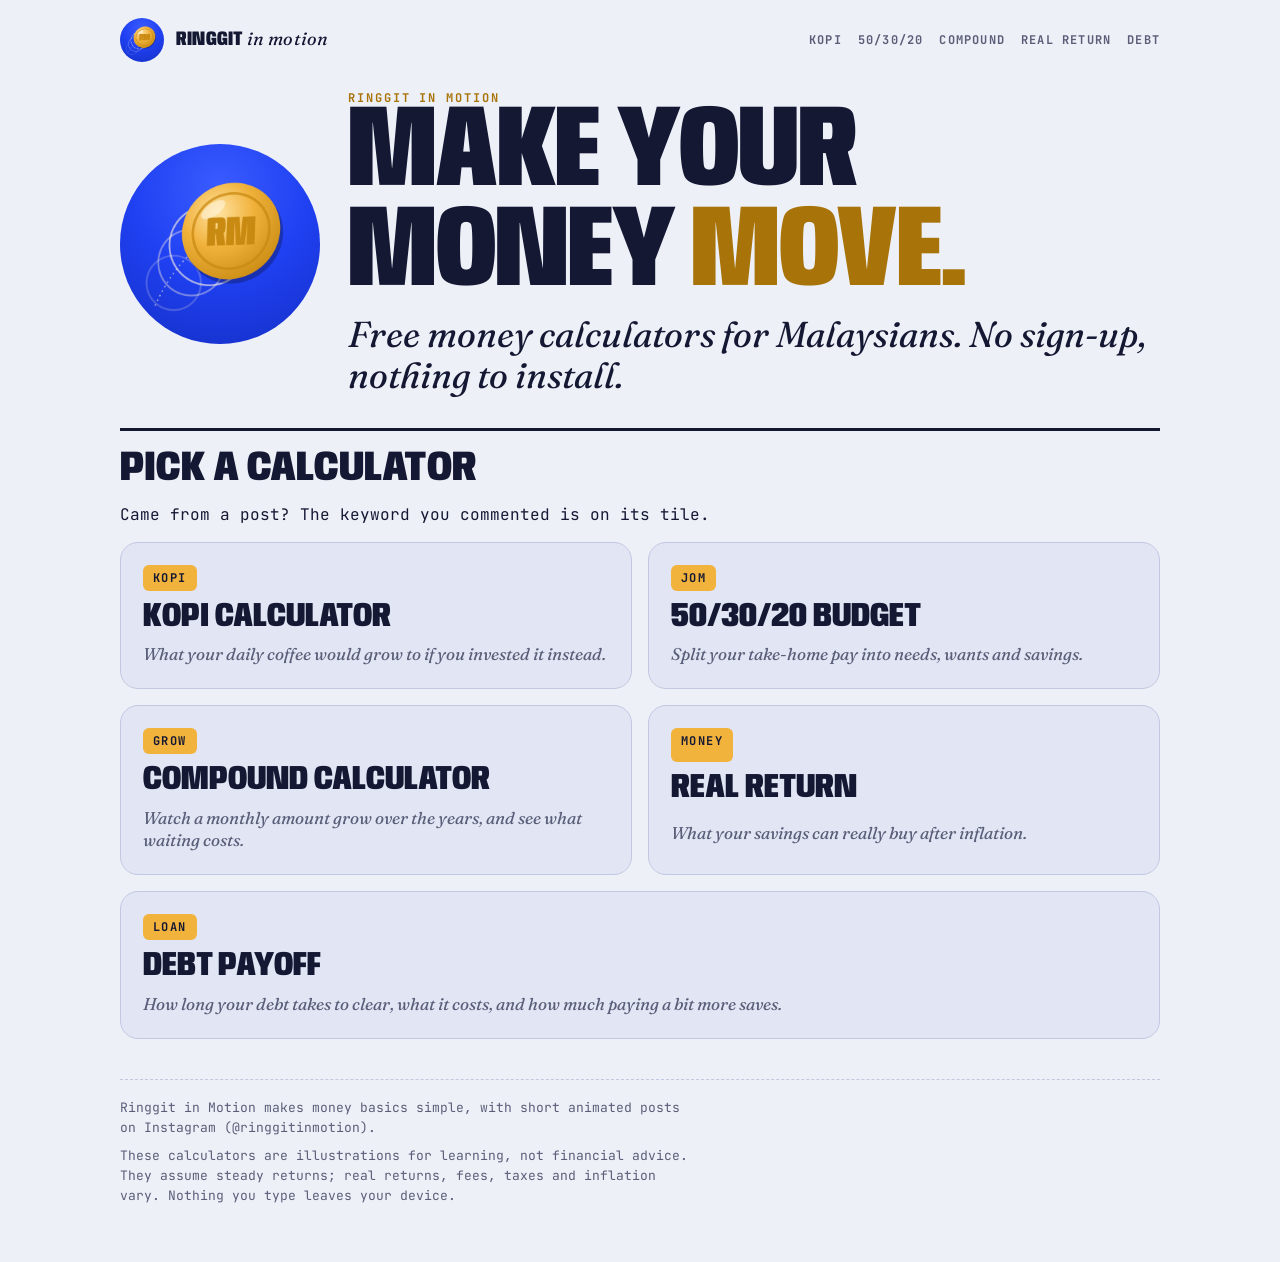
==== index.html @ d42fee4c "Add debt payoff calculator New debt.html page: balance, interest rate and monthly payment give the p" ====
<!doctype html>
<html lang="en">
<head>
<meta charset="utf-8">
<meta name="viewport" content="width=device-width, initial-scale=1">
<title>Ringgit in Motion</title>
<meta name="description" content="Free money calculators for Malaysians: coffee, 50/30/20 budget, compound growth and real return after inflation.">
<meta property="og:title" content="Ringgit in Motion">
<meta property="og:description" content="Free money calculators for Malaysians: coffee, 50/30/20 budget, compound growth and real return after inflation.">
<meta property="og:image" content="logo.png">
<link rel="icon" href="logo.png">
<link rel="preconnect" href="https://fonts.googleapis.com">
<link rel="preconnect" href="https://fonts.gstatic.com" crossorigin>
<link rel="stylesheet" href="https://fonts.googleapis.com/css2?family=Anybody:wdth,wght@50..150,500..900&family=Fraunces:ital,opsz,wght@1,9..144,420&family=JetBrains+Mono:wght@500;700&display=swap">
<link rel="stylesheet" href="style.css">
</head>
<body>
<header class="nav">
  <a class="brand" href="index.html"><img src="logo.png" alt=""><span>Ringgit <em>in motion</em></span></a>
  <nav class="links" aria-label="Calculators"><a href="kopi.html">Kopi</a><a href="budget.html">50/30/20</a><a href="compound.html">Compound</a><a href="real-return.html">Real return</a><a href="debt.html">Debt</a></nav>
</header>
<main>
<section class="hero">
  <img src="logo.png" alt="Ringgit in Motion logo: a gold RM coin in motion">
  <div>
    <div class="eyebrow">Ringgit in Motion</div>
    <h1>Make your money <span>move.</span></h1>
    <p class="tagline">Free money calculators for Malaysians. No sign-up, nothing to install.</p>
  </div>
</section>
<section class="mid" aria-label="Calculators">
  <h2>Pick a calculator</h2>
  <p>Came from a post? The keyword you commented is on its tile.</p>
  <div class="grid4">
    <a class="tile" href="kopi.html"><span class="kw">KOPI</span><h3>Kopi calculator</h3><p>What your daily coffee would grow to if you invested it instead.</p></a>
    <a class="tile" href="budget.html"><span class="kw">JOM</span><h3>50/30/20 budget</h3><p>Split your take-home pay into needs, wants and savings.</p></a>
    <a class="tile" href="compound.html"><span class="kw">GROW</span><h3>Compound calculator</h3><p>Watch a monthly amount grow over the years, and see what waiting costs.</p></a>
    <a class="tile" href="real-return.html"><span class="kw">MONEY</span><h3>Real return</h3><p>What your savings can really buy after inflation.</p></a>
    <a class="tile" href="debt.html"><span class="kw">LOAN</span><h3>Debt payoff</h3><p>How long your debt takes to clear, what it costs, and how much paying a bit more saves.</p></a>
  </div>
</section>
</main>
<footer>
  <p class="fine">Ringgit in Motion makes money basics simple, with short animated posts on Instagram (@ringgitinmotion).</p>
  <p class="fine">These calculators are illustrations for learning, not financial advice. They assume steady returns; real returns, fees, taxes and inflation vary. Nothing you type leaves your device.</p>
</footer>
<script src="calc.js"></script>
<script>

</script>
</body>
</html>
---- style.css ----
/* Ringgit in Motion — shared styles. Layout: masthead, then a two-column tool (controls | result + chart) that stacks on phones. */
:root {
  --bg: #eef0f8;
  --surface: #e1e5f4;
  --line: #c2c8e2;
  --ink: #141833;
  --muted: #5a5e78;
  --brand: #2041f2;
  --brand-ink: #fff3e0;
  --brand-muted: #c9d0ff;
  --gold: #a8740a;
  --gold-fill: #f2b33d;
  --paid: #7d86b8;
  --display: "Anybody", "Arial Narrow", sans-serif;
  --serif: "Fraunces", Georgia, serif;
  --mono: "JetBrains Mono", ui-monospace, monospace;
}
@media (prefers-color-scheme: dark) {
  :root {
    --bg: #0f1230;
    --surface: #181c45;
    --line: #2c3170;
    --ink: #f3eee5;
    --muted: #aab0d8;
    --brand: #2041f2;
    --brand-ink: #fff3e0;
    --brand-muted: #c9d0ff;
    --gold: #f2b33d;
    --paid: #8f97cc;
    color-scheme: dark;
  }
}
* { box-sizing: border-box; }
html { -webkit-text-size-adjust: 100%; }
body {
  margin: 0;
  background: var(--bg);
  color: var(--ink);
  font: 16px/1.55 var(--mono);
  padding-inline: 20px;
  padding-block: 0 56px;
}
a { color: inherit; }
main { max-width: 1040px; margin: 0 auto; display: grid; gap: 32px; }

/* top nav */
.nav {
  max-width: 1040px; margin: 0 auto; padding-block: 18px; display: flex; align-items: center; gap: 14px;
  justify-content: space-between; flex-wrap: wrap;
}
.brand { display: flex; align-items: center; gap: 12px; text-decoration: none; }
.brand img { width: 44px; height: 44px; border-radius: 50%; display: block; }
.brand span { font: 900 20px/1 var(--display); font-variation-settings: "wdth" 72; text-transform: uppercase; letter-spacing: .01em; }
.brand em { font: italic 420 18px/1 var(--serif); text-transform: none; }
.nav .links { display: flex; flex-wrap: wrap; gap: 6px 16px; font: 700 12px/1 var(--mono); letter-spacing: .1em; text-transform: uppercase; }
.nav .links a { text-decoration: none; color: var(--muted); padding: 6px 0; }
.nav .links a[aria-current="page"], .nav .links a:hover { color: var(--ink); }

/* masthead */
.mast { display: grid; gap: 6px; padding-top: 8px; }
.eyebrow { font: 700 12px/1 var(--mono); letter-spacing: .16em; text-transform: uppercase; color: var(--gold); }
.mast .q { font: italic 420 clamp(22px, 4vw, 32px)/1.15 var(--serif); margin: 6px 0 0; }
h1 {
  margin: 0; font-family: var(--display); font-weight: 900; font-variation-settings: "wdth" 70;
  font-size: clamp(50px, 11vw, 116px); line-height: .86; text-transform: uppercase; letter-spacing: -.01em; text-wrap: balance;
}
h1 span { color: var(--gold); }

.tool { display: grid; grid-template-columns: minmax(0, 5fr) minmax(0, 7fr); gap: 28px; align-items: start; }
@media (max-width: 820px) { .tool { grid-template-columns: minmax(0, 1fr); } }
.stack { display: grid; gap: 22px; min-width: 0; }

/* controls */
.controls { display: grid; gap: 22px; border-top: 3px solid var(--ink); padding-top: 18px; }
.field { display: grid; gap: 8px; }
.field .row { display: flex; align-items: baseline; justify-content: space-between; gap: 12px; }
.field label { font: 700 12px/1.3 var(--mono); letter-spacing: .12em; text-transform: uppercase; }
.hint { font: italic 420 15px/1.3 var(--serif); color: var(--muted); }
.num {
  width: 7.5em; text-align: right; font: 700 20px/1 var(--mono); font-variant-numeric: tabular-nums; color: var(--ink);
  background: var(--surface); border: 1.5px solid var(--line); border-radius: 8px; padding: 8px 10px;
}
.num:focus-visible, input[type="range"]:focus-visible, button:focus-visible, a:focus-visible { outline: 3px solid var(--gold-fill); outline-offset: 2px; }
input[type="range"] { width: 100%; accent-color: var(--gold-fill); height: 28px; margin: 0; }
.divider { border-top: 1.5px dashed var(--line); }

/* result card */
.card { background: var(--brand); color: var(--brand-ink); border-radius: 20px; padding: 26px 26px 22px; display: grid; gap: 18px; }
.card .lead { font: italic 420 20px/1.3 var(--serif); color: var(--brand-muted); margin: 0; }
.big { font-family: var(--display); font-weight: 900; font-variation-settings: "wdth" 78; font-size: clamp(50px, 9vw, 92px); line-height: .9; margin: 0; font-variant-numeric: tabular-nums; overflow-wrap: anywhere; }
.lines { display: grid; margin: 0; }
.lines div { display: flex; justify-content: space-between; gap: 16px; padding: 9px 0; border-top: 1.5px dashed rgba(255, 243, 224, .28); }
.lines dt { font: 500 13px/1.4 var(--mono); letter-spacing: .08em; text-transform: uppercase; color: var(--brand-muted); }
.lines dd { margin: 0; font: 700 16px/1.4 var(--mono); font-variant-numeric: tabular-nums; text-align: right; }
.lines .gold dd { color: var(--gold-fill); }
.split { display: flex; height: 14px; border-radius: 7px; overflow: hidden; background: rgba(255, 243, 224, .18); }
.split i { display: block; height: 100%; }
.legend { display: flex; flex-wrap: wrap; gap: 6px 18px; font: 500 12px/1 var(--mono); letter-spacing: .08em; text-transform: uppercase; color: var(--brand-muted); }
.legend span { display: inline-flex; align-items: center; gap: 8px; }
.legend b { width: 12px; height: 12px; border-radius: 3px; display: block; }
.actions { display: flex; flex-wrap: wrap; align-items: center; gap: 12px; }
button {
  font: 700 13px/1 var(--mono); letter-spacing: .1em; text-transform: uppercase; cursor: pointer;
  border-radius: 999px; padding: 12px 18px; border: 0; background: var(--gold-fill); color: #141833;
}
button.ghost { background: transparent; color: var(--brand-ink); border: 1.5px solid rgba(255, 243, 224, .55); }
.toast { font: 500 13px/1.3 var(--mono); color: var(--brand-muted); min-height: 1.3em; overflow-wrap: anywhere; }

/* chart */
figure { margin: 0; display: grid; gap: 8px; }
figcaption { font: italic 420 15px/1.4 var(--serif); color: var(--muted); }
svg.chart { width: 100%; height: auto; display: block; }
.chart .gridline { stroke: var(--line); stroke-width: 1; }
.chart .tick { font: 500 11px var(--mono); fill: var(--muted); }
.chart .area-v { fill: var(--gold-fill); opacity: .9; }
.chart .area-p { fill: var(--paid); opacity: .85; }
.chart .line-v { fill: none; stroke: var(--gold); stroke-width: 2.5; }
.chart .line-n { fill: none; stroke: var(--paid); stroke-width: 3; stroke-dasharray: 6 6; }
.chart .dot { fill: var(--gold-fill); stroke: var(--ink); stroke-width: 2; }
.chart .endlbl { font: 700 13px var(--mono); fill: var(--ink); }

/* secondary section */
.mid { border-top: 3px solid var(--ink); padding-top: 18px; display: grid; gap: 14px; }
.mid h2 { margin: 0; font-family: var(--display); font-weight: 900; font-variation-settings: "wdth" 80; font-size: clamp(28px, 5vw, 42px); line-height: .95; text-transform: uppercase; text-wrap: balance; }
.mid p { margin: 0; max-width: 64ch; }
.out { font: italic 420 clamp(20px, 3vw, 26px)/1.35 var(--serif); }
.out strong { font: 900 1.25em/1 var(--display); font-style: normal; font-variation-settings: "wdth" 80; color: var(--gold); }

.fine { font-size: 13px; color: var(--muted); max-width: 72ch; margin: 0; }
footer { max-width: 1040px; margin: 40px auto 0; border-top: 1.5px dashed var(--line); padding-top: 18px; display: grid; gap: 8px; }

/* home page */
.hero { display: grid; grid-template-columns: auto minmax(0, 1fr); gap: 28px; align-items: center; padding-top: 12px; }
.hero img { width: clamp(120px, 22vw, 200px); height: auto; border-radius: 50%; display: block; }
@media (max-width: 560px) { .hero { grid-template-columns: minmax(0, 1fr); } }
.tagline { font: italic 420 clamp(24px, 4vw, 36px)/1.15 var(--serif); margin: 10px 0 0; }
.grid4 { display: grid; grid-template-columns: repeat(2, minmax(0, 1fr)); gap: 16px; }
@media (max-width: 680px) { .grid4 { grid-template-columns: minmax(0, 1fr); } }
.grid4 > .tile:last-child:nth-child(odd) { grid-column: 1 / -1; }
.tile {
  display: grid; gap: 10px; text-decoration: none; padding: 22px; border-radius: 18px;
  background: var(--surface); border: 1.5px solid var(--line); transition: transform .15s, border-color .15s;
}
.tile:hover { transform: translateY(-2px); border-color: var(--gold); }
.tile .kw { justify-self: start; font: 700 12px/1 var(--mono); letter-spacing: .12em; background: var(--gold-fill); color: #141833; padding: 7px 10px; border-radius: 6px; }
.tile h3 { margin: 0; font: 900 clamp(26px, 4vw, 34px)/.95 var(--display); font-variation-settings: "wdth" 76; text-transform: uppercase; }
.tile p { margin: 0; font: italic 420 17px/1.35 var(--serif); color: var(--muted); }
@media (prefers-reduced-motion: reduce) { .tile { transition: none; } }
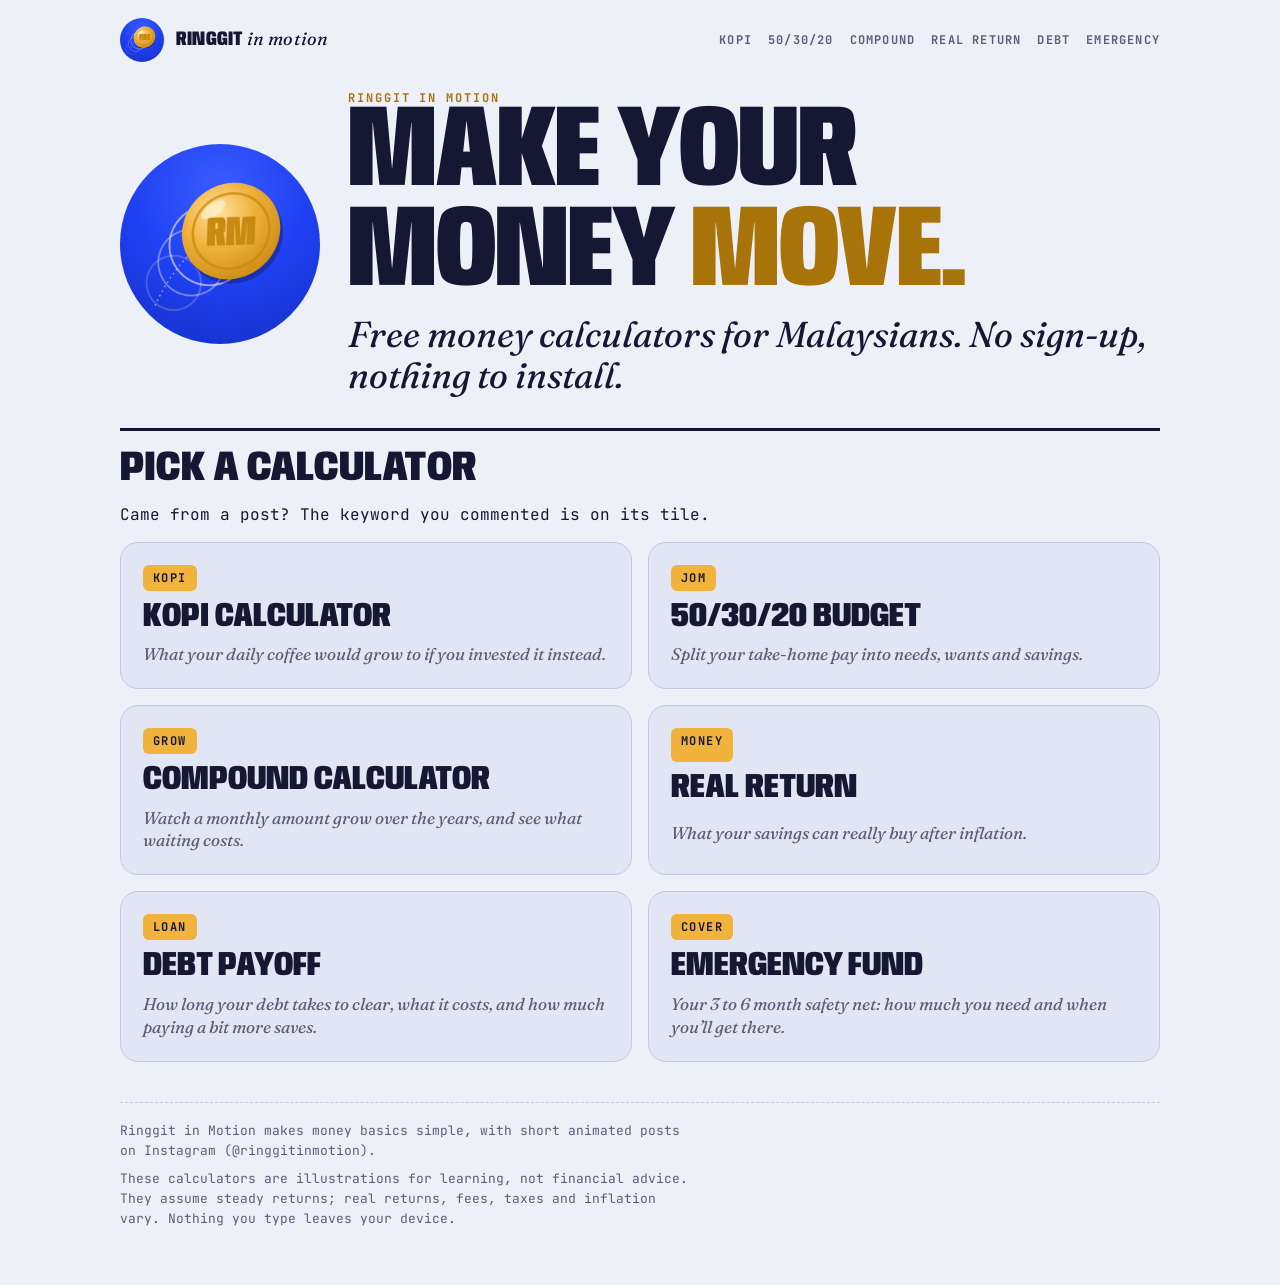
==== commit 505623c2: "Add emergency fund calculator New emergency.html page: monthly must-pays x months to cover gives the" ====
--- a/index.html
+++ b/index.html
@@ -17,7 +17,7 @@
 <body>
 <header class="nav">
   <a class="brand" href="index.html"><img src="logo.png" alt=""><span>Ringgit <em>in motion</em></span></a>
-  <nav class="links" aria-label="Calculators"><a href="kopi.html">Kopi</a><a href="budget.html">50/30/20</a><a href="compound.html">Compound</a><a href="real-return.html">Real return</a><a href="debt.html">Debt</a></nav>
+  <nav class="links" aria-label="Calculators"><a href="kopi.html">Kopi</a><a href="budget.html">50/30/20</a><a href="compound.html">Compound</a><a href="real-return.html">Real return</a><a href="debt.html">Debt</a><a href="emergency.html">Emergency</a></nav>
 </header>
 <main>
 <section class="hero">
@@ -37,6 +37,7 @@
     <a class="tile" href="compound.html"><span class="kw">GROW</span><h3>Compound calculator</h3><p>Watch a monthly amount grow over the years, and see what waiting costs.</p></a>
     <a class="tile" href="real-return.html"><span class="kw">MONEY</span><h3>Real return</h3><p>What your savings can really buy after inflation.</p></a>
     <a class="tile" href="debt.html"><span class="kw">LOAN</span><h3>Debt payoff</h3><p>How long your debt takes to clear, what it costs, and how much paying a bit more saves.</p></a>
+    <a class="tile" href="emergency.html"><span class="kw">COVER</span><h3>Emergency fund</h3><p>Your 3 to 6 month safety net: how much you need and when you’ll get there.</p></a>
   </div>
 </section>
 </main>
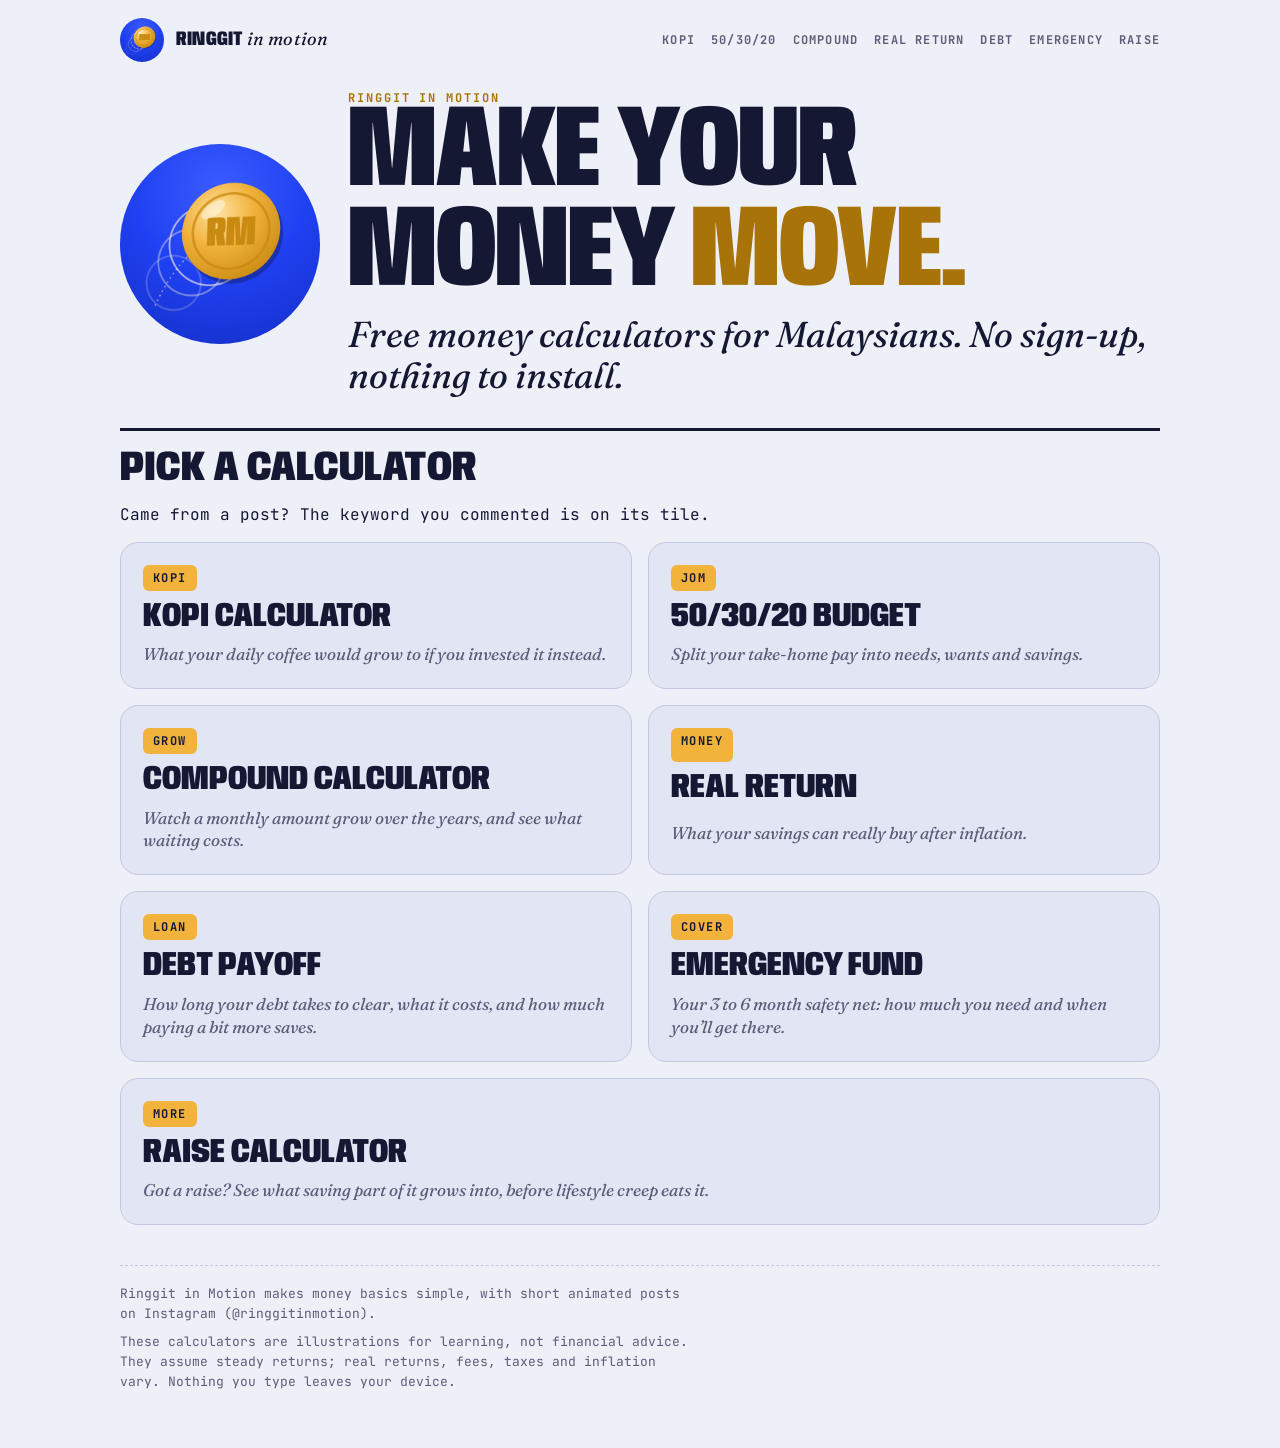
==== commit 3259bb60: "Add raise calculator New raise.html page: take-home pay, raise and the share of it you save give the" ====
--- a/index.html
+++ b/index.html
@@ -17,7 +17,7 @@
 <body>
 <header class="nav">
   <a class="brand" href="index.html"><img src="logo.png" alt=""><span>Ringgit <em>in motion</em></span></a>
-  <nav class="links" aria-label="Calculators"><a href="kopi.html">Kopi</a><a href="budget.html">50/30/20</a><a href="compound.html">Compound</a><a href="real-return.html">Real return</a><a href="debt.html">Debt</a><a href="emergency.html">Emergency</a></nav>
+  <nav class="links" aria-label="Calculators"><a href="kopi.html">Kopi</a><a href="budget.html">50/30/20</a><a href="compound.html">Compound</a><a href="real-return.html">Real return</a><a href="debt.html">Debt</a><a href="emergency.html">Emergency</a><a href="raise.html">Raise</a></nav>
 </header>
 <main>
 <section class="hero">
@@ -38,6 +38,7 @@
     <a class="tile" href="real-return.html"><span class="kw">MONEY</span><h3>Real return</h3><p>What your savings can really buy after inflation.</p></a>
     <a class="tile" href="debt.html"><span class="kw">LOAN</span><h3>Debt payoff</h3><p>How long your debt takes to clear, what it costs, and how much paying a bit more saves.</p></a>
     <a class="tile" href="emergency.html"><span class="kw">COVER</span><h3>Emergency fund</h3><p>Your 3 to 6 month safety net: how much you need and when you’ll get there.</p></a>
+    <a class="tile" href="raise.html"><span class="kw">MORE</span><h3>Raise calculator</h3><p>Got a raise? See what saving part of it grows into, before lifestyle creep eats it.</p></a>
   </div>
 </section>
 </main>
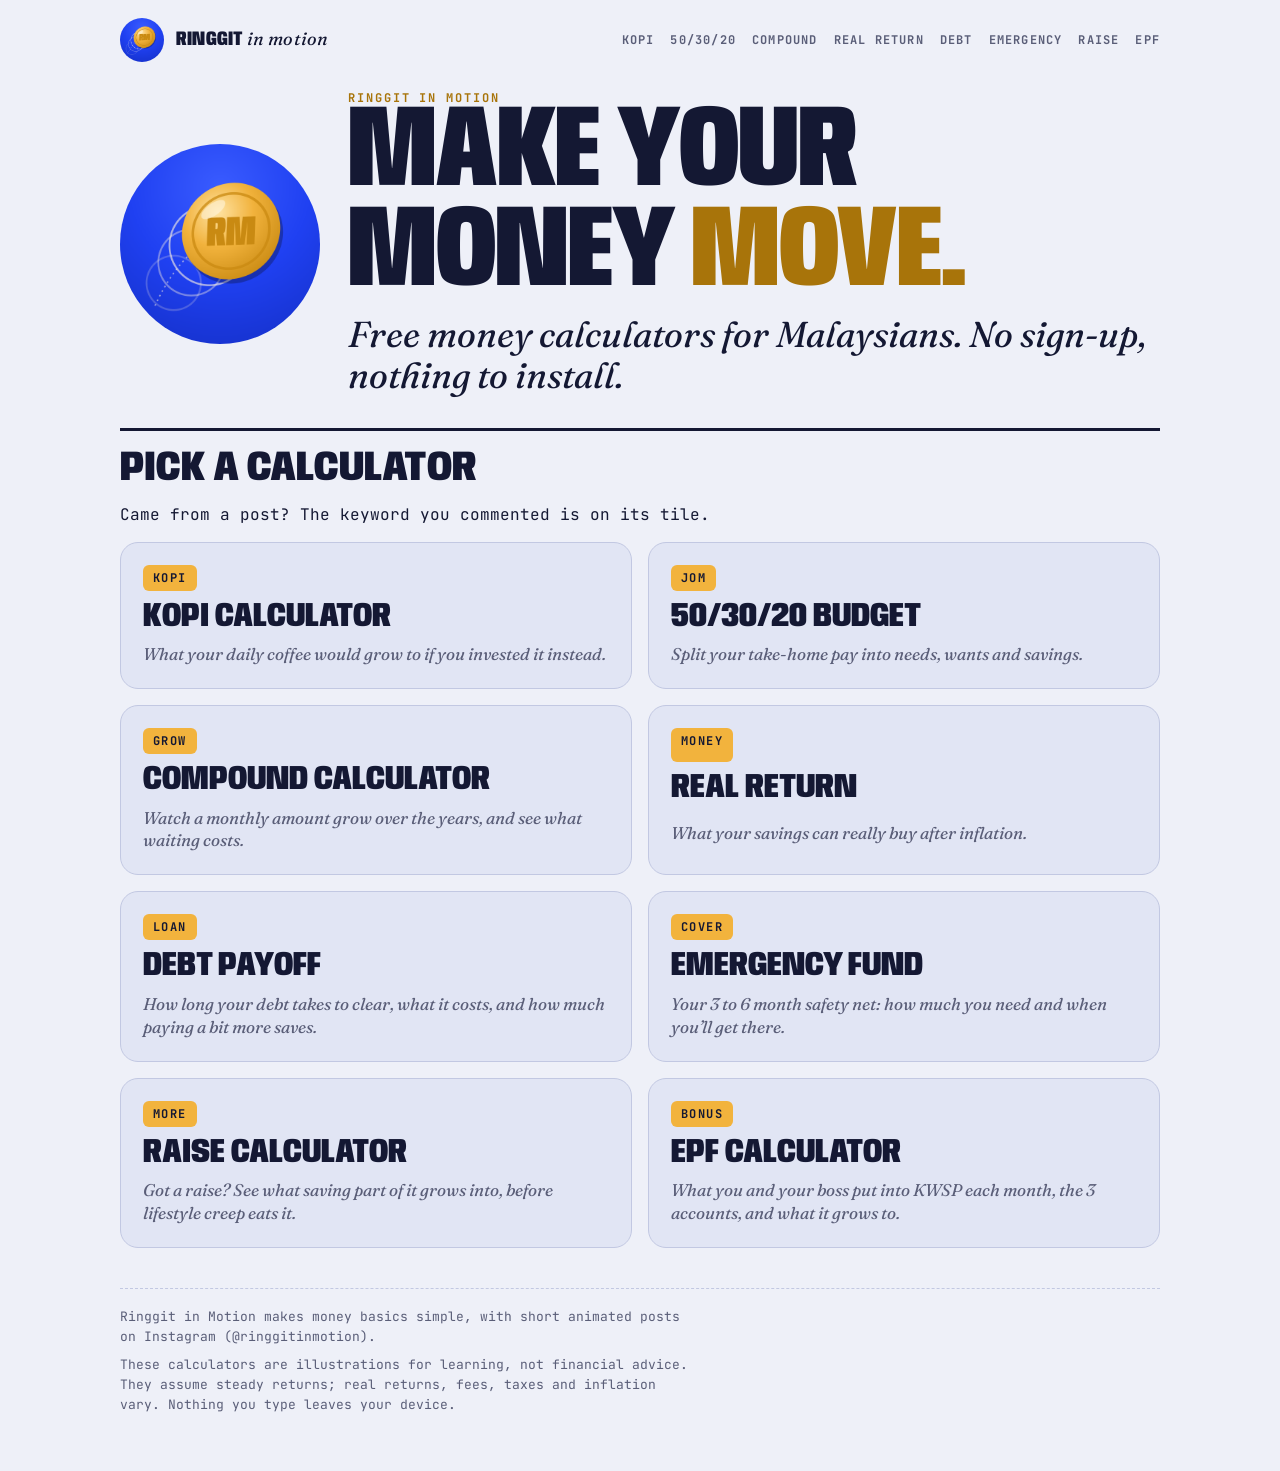
==== commit 426e17c0: "Add EPF calculator (contributions, 3 accounts, growth) Co-Authored-By: Claude Opus 5.5 <noreply@anth" ====
--- a/index.html
+++ b/index.html
@@ -17,7 +17,7 @@
 <body>
 <header class="nav">
   <a class="brand" href="index.html"><img src="logo.png" alt=""><span>Ringgit <em>in motion</em></span></a>
-  <nav class="links" aria-label="Calculators"><a href="kopi.html">Kopi</a><a href="budget.html">50/30/20</a><a href="compound.html">Compound</a><a href="real-return.html">Real return</a><a href="debt.html">Debt</a><a href="emergency.html">Emergency</a><a href="raise.html">Raise</a></nav>
+  <nav class="links" aria-label="Calculators"><a href="kopi.html">Kopi</a><a href="budget.html">50/30/20</a><a href="compound.html">Compound</a><a href="real-return.html">Real return</a><a href="debt.html">Debt</a><a href="emergency.html">Emergency</a><a href="raise.html">Raise</a><a href="epf.html">EPF</a></nav>
 </header>
 <main>
 <section class="hero">
@@ -39,6 +39,7 @@
     <a class="tile" href="debt.html"><span class="kw">LOAN</span><h3>Debt payoff</h3><p>How long your debt takes to clear, what it costs, and how much paying a bit more saves.</p></a>
     <a class="tile" href="emergency.html"><span class="kw">COVER</span><h3>Emergency fund</h3><p>Your 3 to 6 month safety net: how much you need and when you’ll get there.</p></a>
     <a class="tile" href="raise.html"><span class="kw">MORE</span><h3>Raise calculator</h3><p>Got a raise? See what saving part of it grows into, before lifestyle creep eats it.</p></a>
+    <a class="tile" href="epf.html"><span class="kw">BONUS</span><h3>EPF calculator</h3><p>What you and your boss put into KWSP each month, the 3 accounts, and what it grows to.</p></a>
   </div>
 </section>
 </main>
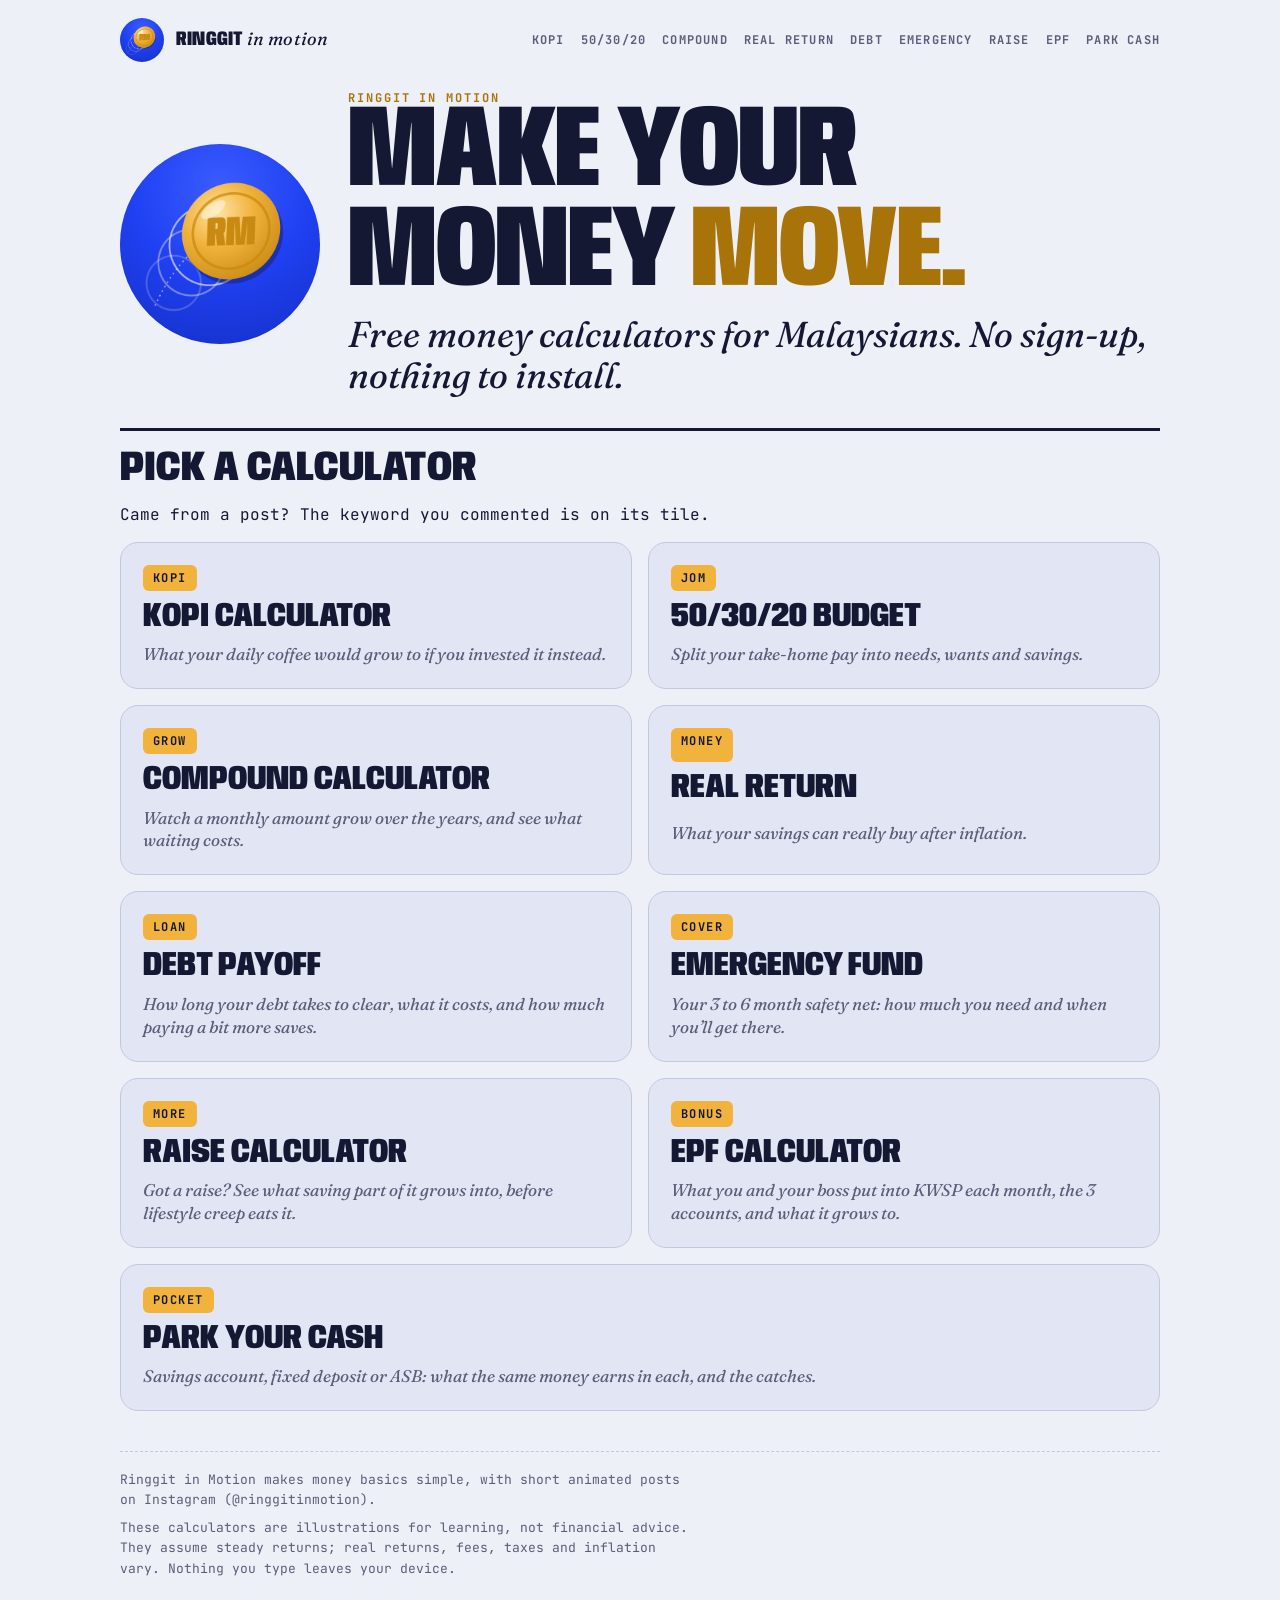
==== commit ee35405c: "Add park-your-cash calculator (savings vs FD vs ASB) Co-Authored-By: Claude Opus 5.5 <noreply@anthro" ====
--- a/index.html
+++ b/index.html
@@ -17,7 +17,7 @@
 <body>
 <header class="nav">
   <a class="brand" href="index.html"><img src="logo.png" alt=""><span>Ringgit <em>in motion</em></span></a>
-  <nav class="links" aria-label="Calculators"><a href="kopi.html">Kopi</a><a href="budget.html">50/30/20</a><a href="compound.html">Compound</a><a href="real-return.html">Real return</a><a href="debt.html">Debt</a><a href="emergency.html">Emergency</a><a href="raise.html">Raise</a><a href="epf.html">EPF</a></nav>
+  <nav class="links" aria-label="Calculators"><a href="kopi.html">Kopi</a><a href="budget.html">50/30/20</a><a href="compound.html">Compound</a><a href="real-return.html">Real return</a><a href="debt.html">Debt</a><a href="emergency.html">Emergency</a><a href="raise.html">Raise</a><a href="epf.html">EPF</a><a href="park.html">Park cash</a></nav>
 </header>
 <main>
 <section class="hero">
@@ -40,6 +40,7 @@
     <a class="tile" href="emergency.html"><span class="kw">COVER</span><h3>Emergency fund</h3><p>Your 3 to 6 month safety net: how much you need and when you’ll get there.</p></a>
     <a class="tile" href="raise.html"><span class="kw">MORE</span><h3>Raise calculator</h3><p>Got a raise? See what saving part of it grows into, before lifestyle creep eats it.</p></a>
     <a class="tile" href="epf.html"><span class="kw">BONUS</span><h3>EPF calculator</h3><p>What you and your boss put into KWSP each month, the 3 accounts, and what it grows to.</p></a>
+    <a class="tile" href="park.html"><span class="kw">POCKET</span><h3>Park your cash</h3><p>Savings account, fixed deposit or ASB: what the same money earns in each, and the catches.</p></a>
   </div>
 </section>
 </main>
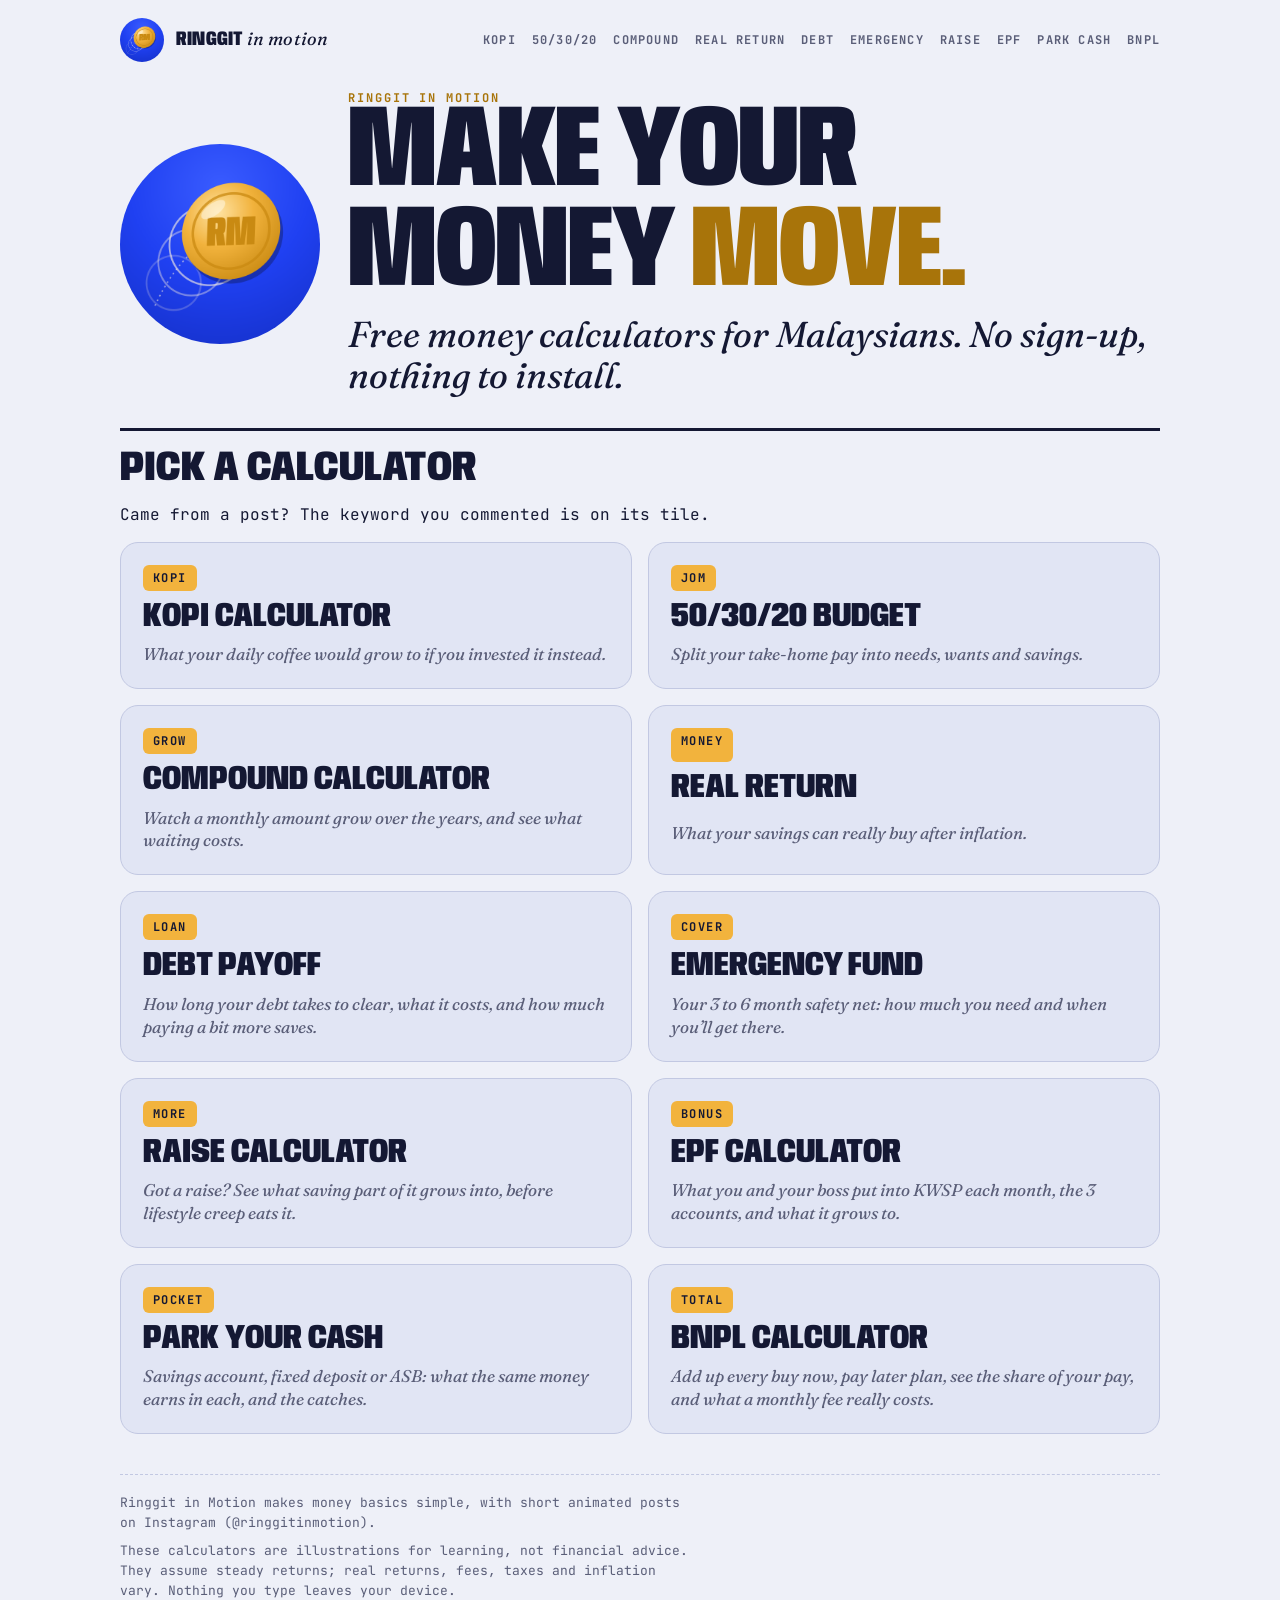
==== commit caa36349: "Add BNPL calculator (plan total, share of pay, fee as yearly rate) Co-Authored-By: Claude Opus 5.5 <" ====
--- a/index.html
+++ b/index.html
@@ -17,7 +17,7 @@
 <body>
 <header class="nav">
   <a class="brand" href="index.html"><img src="logo.png" alt=""><span>Ringgit <em>in motion</em></span></a>
-  <nav class="links" aria-label="Calculators"><a href="kopi.html">Kopi</a><a href="budget.html">50/30/20</a><a href="compound.html">Compound</a><a href="real-return.html">Real return</a><a href="debt.html">Debt</a><a href="emergency.html">Emergency</a><a href="raise.html">Raise</a><a href="epf.html">EPF</a><a href="park.html">Park cash</a></nav>
+  <nav class="links" aria-label="Calculators"><a href="kopi.html">Kopi</a><a href="budget.html">50/30/20</a><a href="compound.html">Compound</a><a href="real-return.html">Real return</a><a href="debt.html">Debt</a><a href="emergency.html">Emergency</a><a href="raise.html">Raise</a><a href="epf.html">EPF</a><a href="park.html">Park cash</a><a href="bnpl.html">BNPL</a></nav>
 </header>
 <main>
 <section class="hero">
@@ -41,6 +41,7 @@
     <a class="tile" href="raise.html"><span class="kw">MORE</span><h3>Raise calculator</h3><p>Got a raise? See what saving part of it grows into, before lifestyle creep eats it.</p></a>
     <a class="tile" href="epf.html"><span class="kw">BONUS</span><h3>EPF calculator</h3><p>What you and your boss put into KWSP each month, the 3 accounts, and what it grows to.</p></a>
     <a class="tile" href="park.html"><span class="kw">POCKET</span><h3>Park your cash</h3><p>Savings account, fixed deposit or ASB: what the same money earns in each, and the catches.</p></a>
+    <a class="tile" href="bnpl.html"><span class="kw">TOTAL</span><h3>BNPL calculator</h3><p>Add up every buy now, pay later plan, see the share of your pay, and what a monthly fee really costs.</p></a>
   </div>
 </section>
 </main>
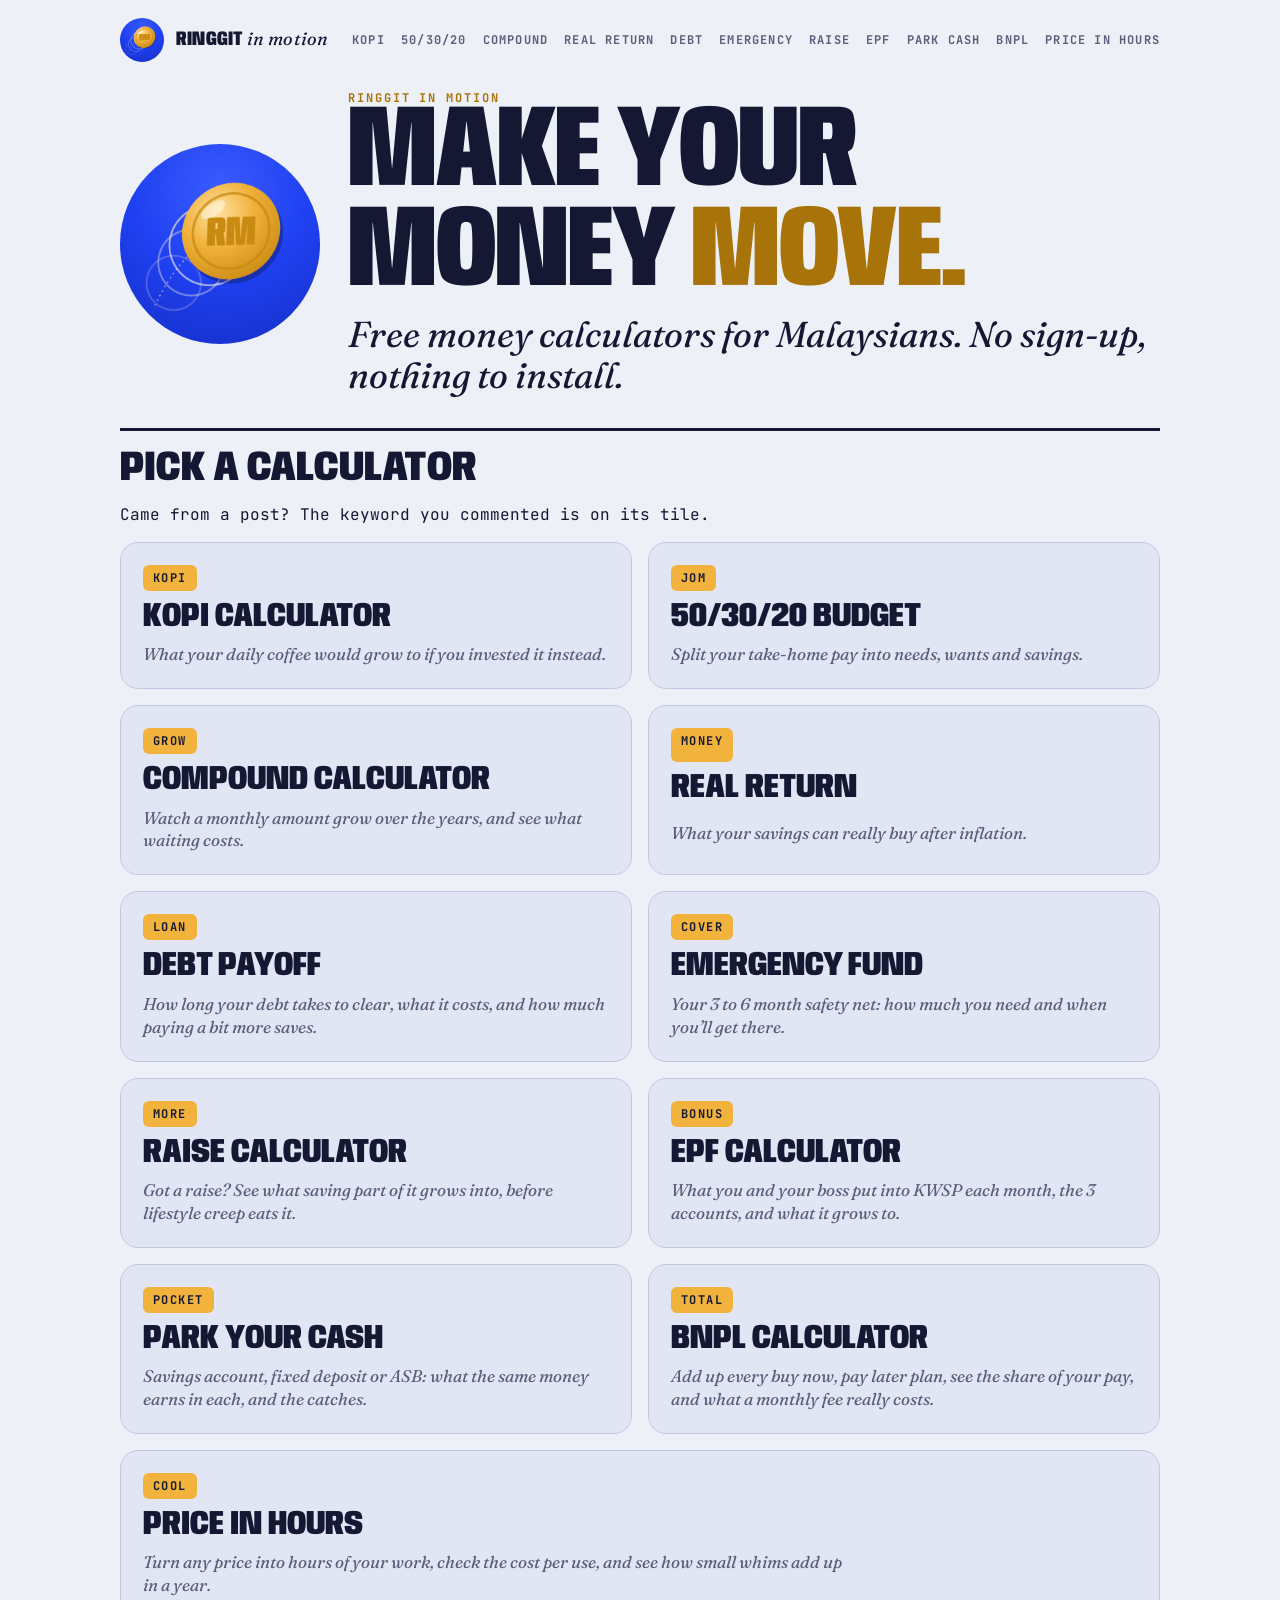
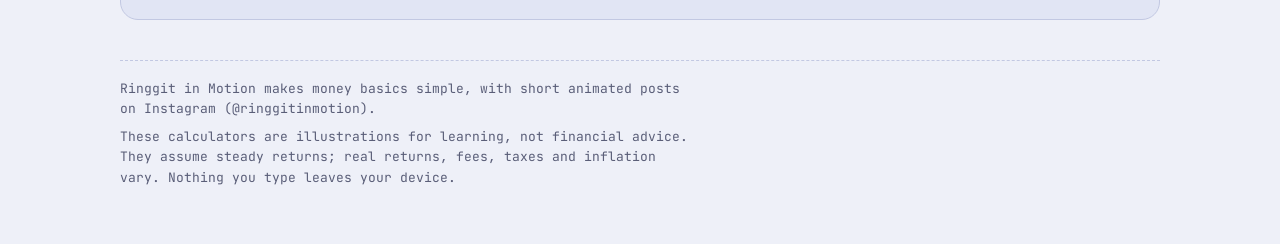
==== commit 031bb0e5: "Add price-in-hours calculator (hours of work, cost per use, yearly whims) Co-Authored-By: Claude Opu" ====
--- a/index.html
+++ b/index.html
@@ -17,7 +17,7 @@
 <body>
 <header class="nav">
   <a class="brand" href="index.html"><img src="logo.png" alt=""><span>Ringgit <em>in motion</em></span></a>
-  <nav class="links" aria-label="Calculators"><a href="kopi.html">Kopi</a><a href="budget.html">50/30/20</a><a href="compound.html">Compound</a><a href="real-return.html">Real return</a><a href="debt.html">Debt</a><a href="emergency.html">Emergency</a><a href="raise.html">Raise</a><a href="epf.html">EPF</a><a href="park.html">Park cash</a><a href="bnpl.html">BNPL</a></nav>
+  <nav class="links" aria-label="Calculators"><a href="kopi.html">Kopi</a><a href="budget.html">50/30/20</a><a href="compound.html">Compound</a><a href="real-return.html">Real return</a><a href="debt.html">Debt</a><a href="emergency.html">Emergency</a><a href="raise.html">Raise</a><a href="epf.html">EPF</a><a href="park.html">Park cash</a><a href="bnpl.html">BNPL</a><a href="hours.html">Price in hours</a></nav>
 </header>
 <main>
 <section class="hero">
@@ -42,6 +42,7 @@
     <a class="tile" href="epf.html"><span class="kw">BONUS</span><h3>EPF calculator</h3><p>What you and your boss put into KWSP each month, the 3 accounts, and what it grows to.</p></a>
     <a class="tile" href="park.html"><span class="kw">POCKET</span><h3>Park your cash</h3><p>Savings account, fixed deposit or ASB: what the same money earns in each, and the catches.</p></a>
     <a class="tile" href="bnpl.html"><span class="kw">TOTAL</span><h3>BNPL calculator</h3><p>Add up every buy now, pay later plan, see the share of your pay, and what a monthly fee really costs.</p></a>
+    <a class="tile" href="hours.html"><span class="kw">COOL</span><h3>Price in hours</h3><p>Turn any price into hours of your work, check the cost per use, and see how small whims add up in a year.</p></a>
   </div>
 </section>
 </main>
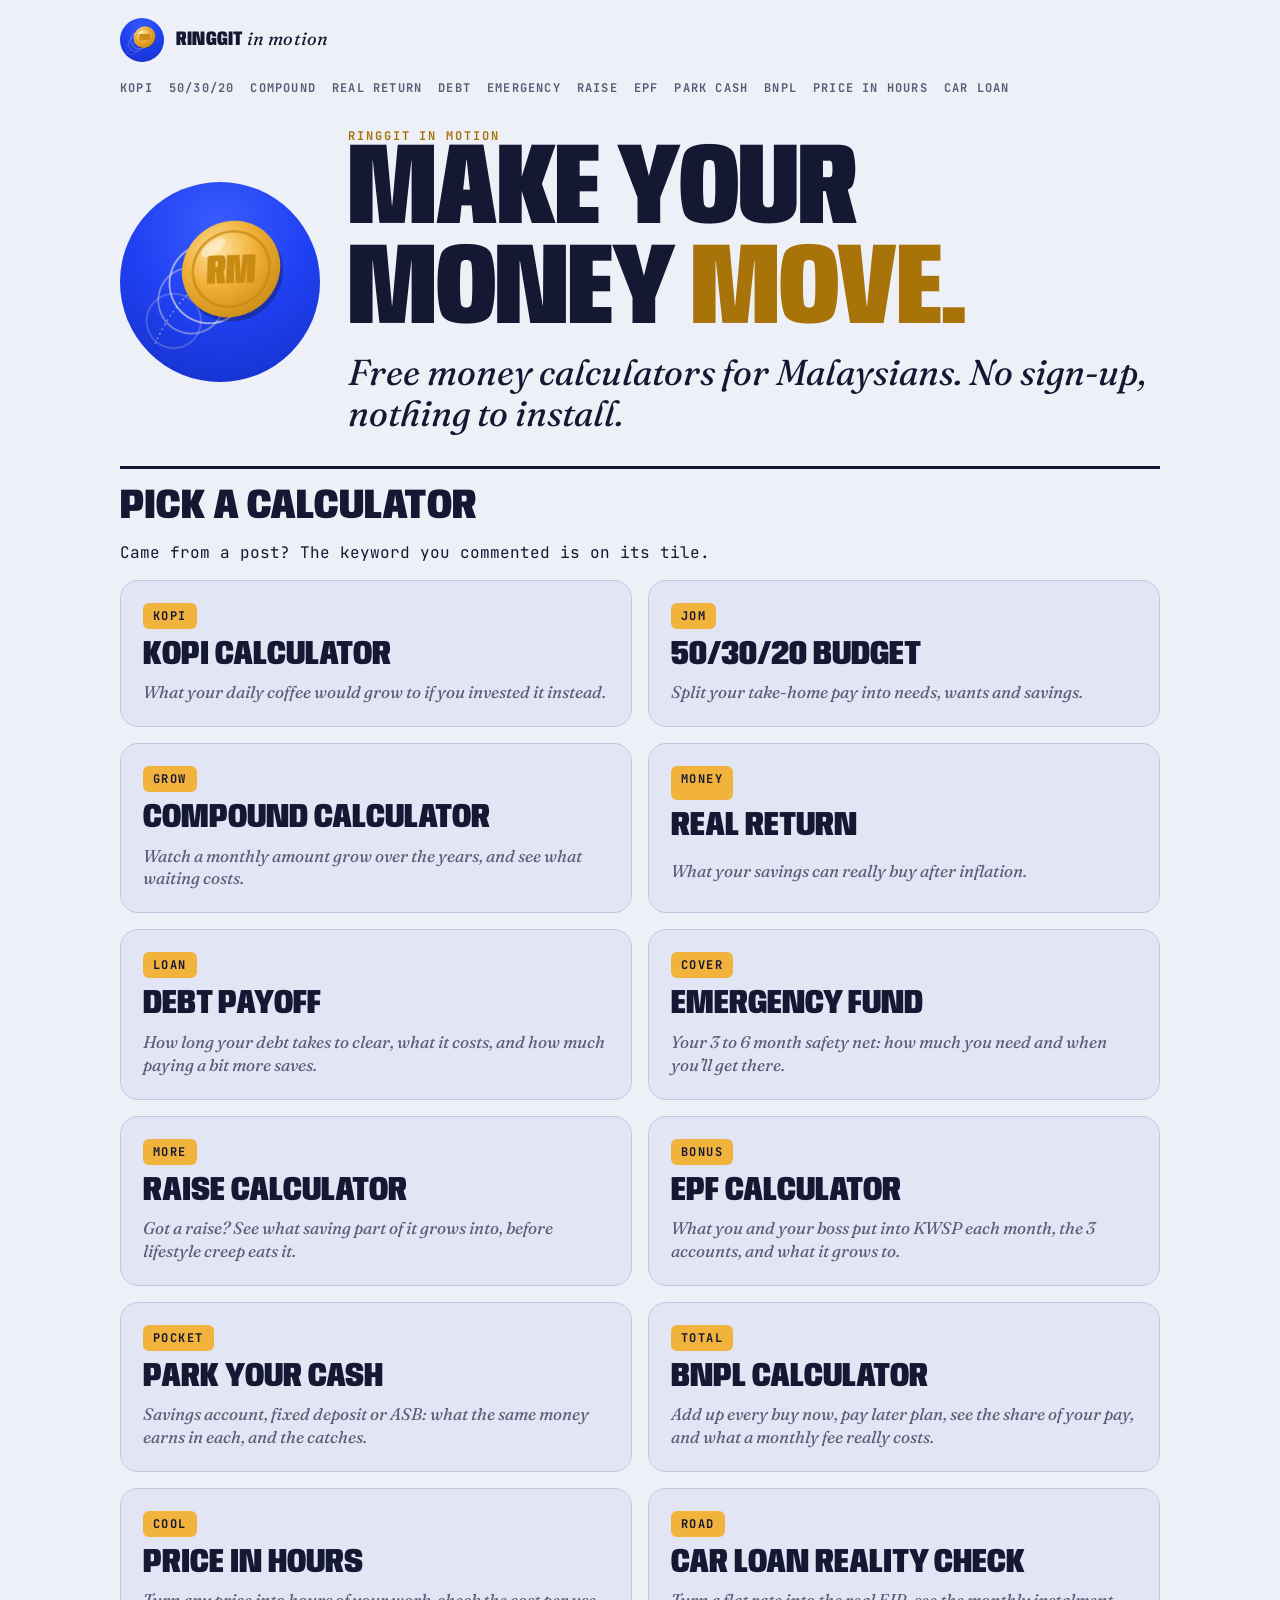
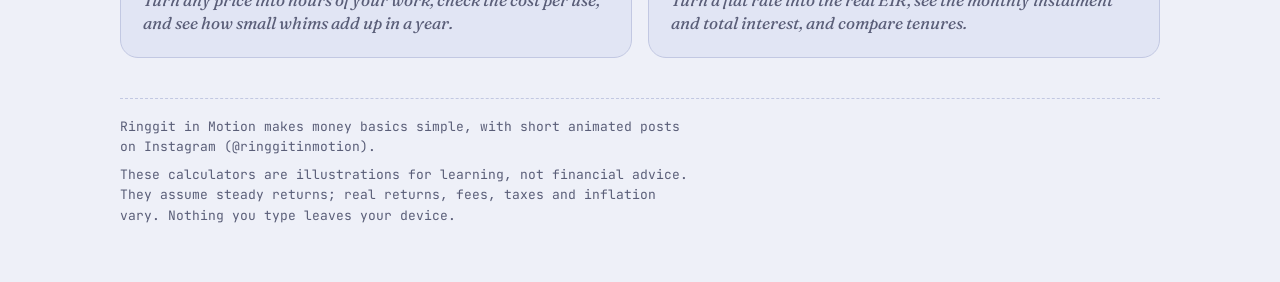
==== commit db7738af: "Add car loan calculator (flat rate to EIR, instalment, tenure compare) Co-Authored-By: Claude Opus 5" ====
--- a/index.html
+++ b/index.html
@@ -17,7 +17,7 @@
 <body>
 <header class="nav">
   <a class="brand" href="index.html"><img src="logo.png" alt=""><span>Ringgit <em>in motion</em></span></a>
-  <nav class="links" aria-label="Calculators"><a href="kopi.html">Kopi</a><a href="budget.html">50/30/20</a><a href="compound.html">Compound</a><a href="real-return.html">Real return</a><a href="debt.html">Debt</a><a href="emergency.html">Emergency</a><a href="raise.html">Raise</a><a href="epf.html">EPF</a><a href="park.html">Park cash</a><a href="bnpl.html">BNPL</a><a href="hours.html">Price in hours</a></nav>
+  <nav class="links" aria-label="Calculators"><a href="kopi.html">Kopi</a><a href="budget.html">50/30/20</a><a href="compound.html">Compound</a><a href="real-return.html">Real return</a><a href="debt.html">Debt</a><a href="emergency.html">Emergency</a><a href="raise.html">Raise</a><a href="epf.html">EPF</a><a href="park.html">Park cash</a><a href="bnpl.html">BNPL</a><a href="hours.html">Price in hours</a><a href="car.html">Car loan</a></nav>
 </header>
 <main>
 <section class="hero">
@@ -43,6 +43,7 @@
     <a class="tile" href="park.html"><span class="kw">POCKET</span><h3>Park your cash</h3><p>Savings account, fixed deposit or ASB: what the same money earns in each, and the catches.</p></a>
     <a class="tile" href="bnpl.html"><span class="kw">TOTAL</span><h3>BNPL calculator</h3><p>Add up every buy now, pay later plan, see the share of your pay, and what a monthly fee really costs.</p></a>
     <a class="tile" href="hours.html"><span class="kw">COOL</span><h3>Price in hours</h3><p>Turn any price into hours of your work, check the cost per use, and see how small whims add up in a year.</p></a>
+    <a class="tile" href="car.html"><span class="kw">ROAD</span><h3>Car loan reality check</h3><p>Turn a flat rate into the real EIR, see the monthly instalment and total interest, and compare tenures.</p></a>
   </div>
 </section>
 </main>
